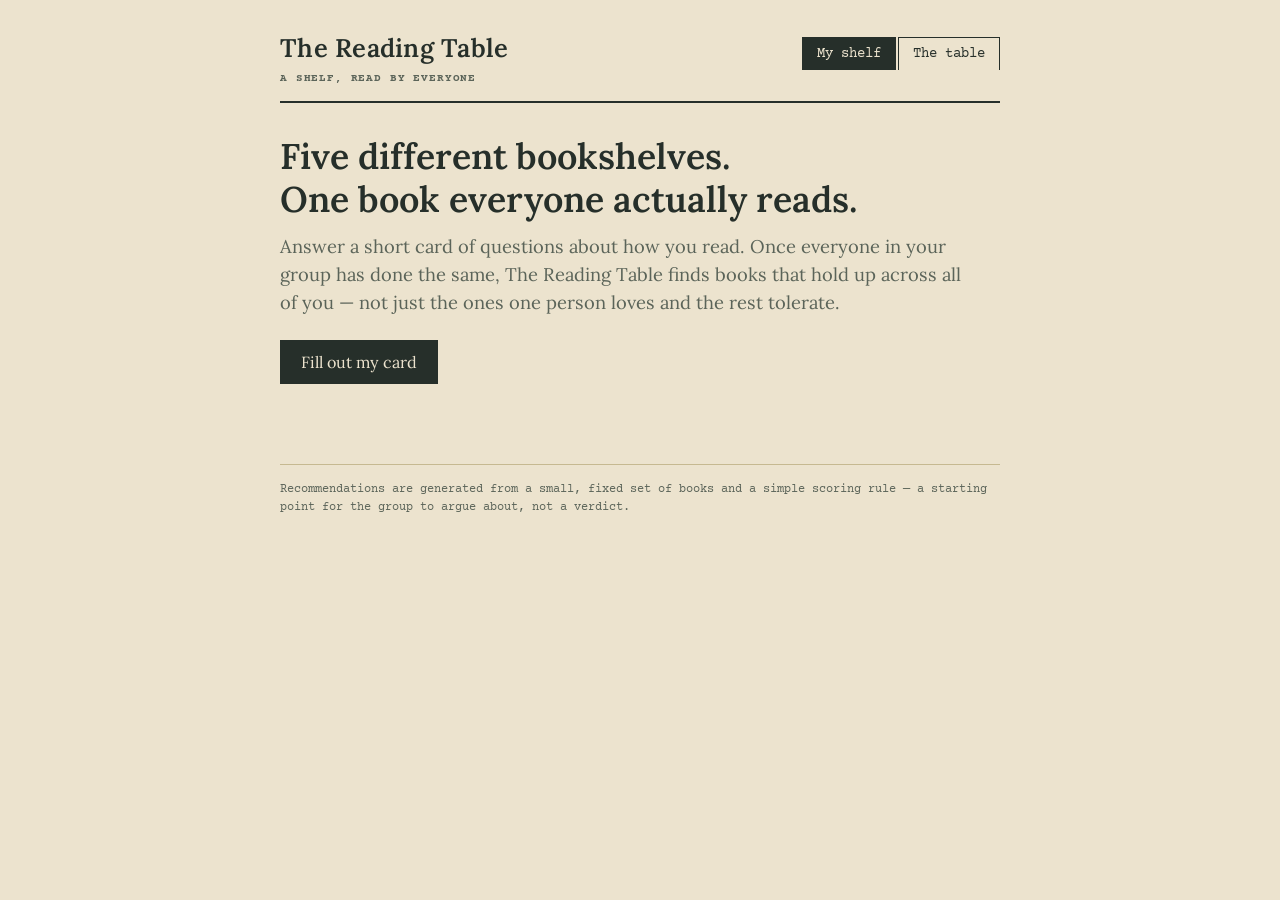
==== index.html @ 43cdb816 "Initial version of The Reading Table" ====
<!DOCTYPE html>
<html lang="en">
<head>
<meta charset="UTF-8">
<meta name="viewport" content="width=device-width, initial-scale=1, viewport-fit=cover">
<title>The Reading Table</title>
<meta name="description" content="Answer a short card about how you read, combine with your friends, and find a book the whole group will actually enjoy.">
<link rel="icon" href="data:image/svg+xml,<svg xmlns=%22http://www.w3.org/2000/svg%22 viewBox=%220 0 100 100%22><text y=%22.9em%22 font-size=%2290%22>📚</text></svg>">
<link rel="preconnect" href="https://fonts.googleapis.com">
<link rel="preconnect" href="https://fonts.gstatic.com" crossorigin>
<link href="https://fonts.googleapis.com/css2?family=Lora:ital,wght@0,400;0,500;0,600;1,400&family=Courier+Prime:wght@400;700&display=swap" rel="stylesheet">
<link rel="stylesheet" href="css/styles.css">
</head>
<body>
<div class="wrap" id="app"></div>
<noscript><p style="padding:20px">The Reading Table needs JavaScript enabled.</p></noscript>
<script src="js/data.js"></script>
<script src="js/app.js"></script>
</body>
</html>
---- css/styles.css ----
:root {
  --paper: #ECE3CE;
  --paper-2: #F7F2E4;
  --ink: #262F2A;
  --ink-soft: #5B6459;
  --rule: #C6B991;
  --stamp: #A23F29;
  --gold: #A9781F;
  --good: #3D6650;
  --danger: #A23F29;
  --radius: 0px;
  font-size: 17px;
  box-sizing: border-box;
  padding-top: env(safe-area-inset-top, 0px);
  padding-bottom: env(safe-area-inset-bottom, 0px);
}
@media (prefers-color-scheme: dark) {
  :root:not([data-theme="light"]) {
    --paper: #23231F;
    --paper-2: #2B2A24;
    --ink: #E9E3D2;
    --ink-soft: #B6AE98;
    --rule: #4E4A3B;
    --stamp: #D97C5F;
    --gold: #D2A94A;
    --good: #7CB79B;
    --danger: #D97C5F;
  }
}
:root[data-theme="dark"] {
  --paper: #23231F;
  --paper-2: #2B2A24;
  --ink: #E9E3D2;
  --ink-soft: #B6AE98;
  --rule: #4E4A3B;
  --stamp: #D97C5F;
  --gold: #D2A94A;
  --good: #7CB79B;
  --danger: #D97C5F;
}
* { box-sizing: border-box; }
html, body { height: 100%; }
html { scroll-padding-top: env(safe-area-inset-top, 0px); }
body {
  margin: 0;
  background: var(--paper);
  color: var(--ink);
  font-family: 'Lora', Georgia, 'Times New Roman', serif;
  line-height: 1.55;
  -webkit-font-smoothing: antialiased;
}
.type-meta {
  font-family: 'Courier Prime', 'Courier New', monospace;
  letter-spacing: 0.02em;
}
a { color: inherit; }
button { font-family: inherit; }

.wrap {
  max-width: 760px;
  margin: 0 auto;
  padding: 28px 20px 80px;
}

/* Header */
header.site {
  border-bottom: 2px solid var(--ink);
  padding-bottom: 14px;
  margin-bottom: 22px;
  display: flex;
  align-items: baseline;
  justify-content: space-between;
  gap: 12px;
  flex-wrap: wrap;
}
.wordmark {
  font-size: 1.5rem;
  font-weight: 600;
  letter-spacing: 0.01em;
}
.wordmark small {
  display: block;
  font-family: 'Courier Prime', monospace;
  font-size: 0.62rem;
  color: var(--ink-soft);
  letter-spacing: 0.08em;
  margin-top: 3px;
}
nav.tabs {
  display: flex;
  gap: 2px;
}
nav.tabs button {
  background: transparent;
  border: 1px solid var(--ink);
  border-bottom: none;
  color: var(--ink);
  padding: 8px 14px;
  font-size: 0.82rem;
  cursor: pointer;
  font-family: 'Courier Prime', monospace;
}
nav.tabs button.active {
  background: var(--ink);
  color: var(--paper);
}

/* Index-card component */
.card {
  background: var(--paper-2);
  border: 1.5px solid var(--ink);
  box-shadow: 4px 4px 0 0 var(--rule);
  padding: 26px 24px;
  margin-bottom: 22px;
  position: relative;
}
.card + .card { margin-top: 22px; }
.card-label {
  font-family: 'Courier Prime', monospace;
  font-size: 0.72rem;
  color: var(--ink-soft);
  margin-bottom: 10px;
}

h1 { font-size: 2.1rem; font-weight: 600; margin: 0 0 12px; line-height: 1.2; }
h2 { font-size: 1.4rem; font-weight: 600; margin: 0 0 10px; }
h3 { font-size: 1.05rem; font-weight: 600; margin: 0 0 6px; }
p { margin: 0 0 14px; color: var(--ink); }
.muted { color: var(--ink-soft); }
.lede { font-size: 1.08rem; color: var(--ink-soft); max-width: 62ch; }

/* Buttons */
.btn {
  display: inline-block;
  background: var(--ink);
  color: var(--paper) !important;
  border: 1.5px solid var(--ink);
  padding: 11px 20px;
  font-size: 0.95rem;
  font-family: 'Lora', serif;
  cursor: pointer;
  text-decoration: none;
  transition: background 0.15s ease, color 0.15s ease;
}
.btn:hover { background: transparent; color: var(--ink) !important; }
.btn:disabled { opacity: 0.4; cursor: not-allowed; }
.btn.ghost {
  background: transparent;
  color: var(--ink) !important;
}
.btn.ghost:hover { background: var(--ink); color: var(--paper) !important; }
.btn.small { padding: 7px 12px; font-size: 0.82rem; }
.btn-row { display: flex; gap: 10px; flex-wrap: wrap; align-items: center; }

/* Hero */
.hero { padding: 10px 0 30px; }
.hero .btn-row { margin-top: 22px; }

/* Question options */
.opt-list { display: flex; flex-direction: column; gap: 0; margin: 16px 0 8px; }
.opt {
  display: flex;
  align-items: center;
  gap: 12px;
  padding: 12px 4px;
  border-bottom: 1px solid var(--rule);
  cursor: pointer;
}
.opt:last-child { border-bottom: none; }
.opt-box {
  width: 18px; height: 18px;
  border: 1.5px solid var(--ink);
  flex: 0 0 18px;
  display: flex; align-items: center; justify-content: center;
  font-size: 12px;
}
.opt.circle .opt-box { border-radius: 50%; }
.opt input { display: none; }
.opt.checked .opt-box { background: var(--ink); color: var(--paper); }
.opt-text { font-size: 0.98rem; }
.opt-sub { font-size: 0.82rem; color: var(--ink-soft); margin-top: 2px; }

/* Progress: card-stack ticks */
.stack {
  display: flex;
  gap: 4px;
  margin-bottom: 6px;
}
.stack i {
  display: block;
  width: 16px; height: 6px;
  background: var(--rule);
}
.stack i.done { background: var(--ink); }

/* Book shelf */
.shelf {
  display: grid;
  grid-template-columns: repeat(auto-fill, minmax(210px, 1fr));
  gap: 16px;
  margin-top: 16px;
}
.book {
  border: 1.5px solid var(--ink);
  background: var(--paper-2);
  padding: 16px 14px 14px;
  display: flex;
  flex-direction: column;
  min-height: 100%;
}
.book-title { font-weight: 600; font-size: 1.02rem; line-height: 1.3; margin-bottom: 3px; }
.book-author { font-size: 0.85rem; color: var(--ink-soft); margin-bottom: 10px; font-style: italic; }
.book-tags { font-family: 'Courier Prime', monospace; font-size: 0.68rem; color: var(--ink-soft); margin-bottom: 12px; line-height: 1.6; }
.book-tags span { display: inline-block; border: 1px solid var(--rule); padding: 1px 6px; margin: 0 4px 4px 0; }
.book-foot { margin-top: auto; display: flex; align-items: center; justify-content: space-between; gap: 8px; }

.stamp-score {
  font-family: 'Courier Prime', monospace;
  font-weight: 700;
  font-size: 0.95rem;
  color: var(--stamp);
  border: 2px solid var(--stamp);
  padding: 3px 9px;
  transform: rotate(-4deg);
  display: inline-block;
}
.book.top .stamp-score { animation: stampin 0.35s ease-out; }
@keyframes stampin {
  0% { transform: rotate(-4deg) scale(2.4); opacity: 0; }
  60% { transform: rotate(-4deg) scale(0.92); opacity: 1; }
  100% { transform: rotate(-4deg) scale(1); }
}

.ticks { display: flex; gap: 3px; align-items: center; }
.ticks i {
  width: 7px; height: 14px;
  background: var(--rule);
  display: block;
}
.ticks i.hi { background: var(--good); }
.ticks i.lo { background: var(--danger); opacity: 0.55; }

/* Group members */
.member-row {
  display: flex;
  align-items: center;
  justify-content: space-between;
  gap: 10px;
  padding: 10px 0;
  border-bottom: 1px solid var(--rule);
}
.member-row:last-child { border-bottom: none; }
.member-name { font-weight: 600; }
.member-meta { font-family: 'Courier Prime', monospace; font-size: 0.72rem; color: var(--ink-soft); }

textarea, input[type=text] {
  width: 100%;
  font-family: 'Courier Prime', monospace;
  font-size: 0.85rem;
  border: 1.5px solid var(--ink);
  background: var(--paper);
  color: var(--ink);
  padding: 10px;
}
textarea { min-height: 70px; resize: vertical; }
label.field-label { display: block; font-family: 'Courier Prime', monospace; font-size: 0.72rem; color: var(--ink-soft); margin-bottom: 6px; }
.field { margin-bottom: 16px; }

.code-box {
  background: var(--paper);
  border: 1px dashed var(--rule);
  padding: 12px;
  font-family: 'Courier Prime', monospace;
  font-size: 0.74rem;
  word-break: break-all;
  color: var(--ink-soft);
  margin-bottom: 10px;
}

.divider { border: none; border-top: 1px solid var(--rule); margin: 24px 0; }

.banner {
  border: 1.5px solid var(--gold);
  color: var(--ink);
  padding: 10px 14px;
  font-size: 0.85rem;
  margin-bottom: 18px;
}
.banner.error { border-color: var(--danger); }

.empty {
  border: 1.5px dashed var(--rule);
  padding: 30px 20px;
  text-align: center;
  color: var(--ink-soft);
}

footer.site {
  margin-top: 50px;
  padding-top: 16px;
  border-top: 1px solid var(--rule);
  font-family: 'Courier Prime', monospace;
  font-size: 0.68rem;
  color: var(--ink-soft);
}

@media (max-width: 520px) {
  h1 { font-size: 1.6rem; }
  .wrap { padding: 18px 14px 60px; }
  nav.tabs button { padding: 7px 10px; font-size: 0.74rem; }
}
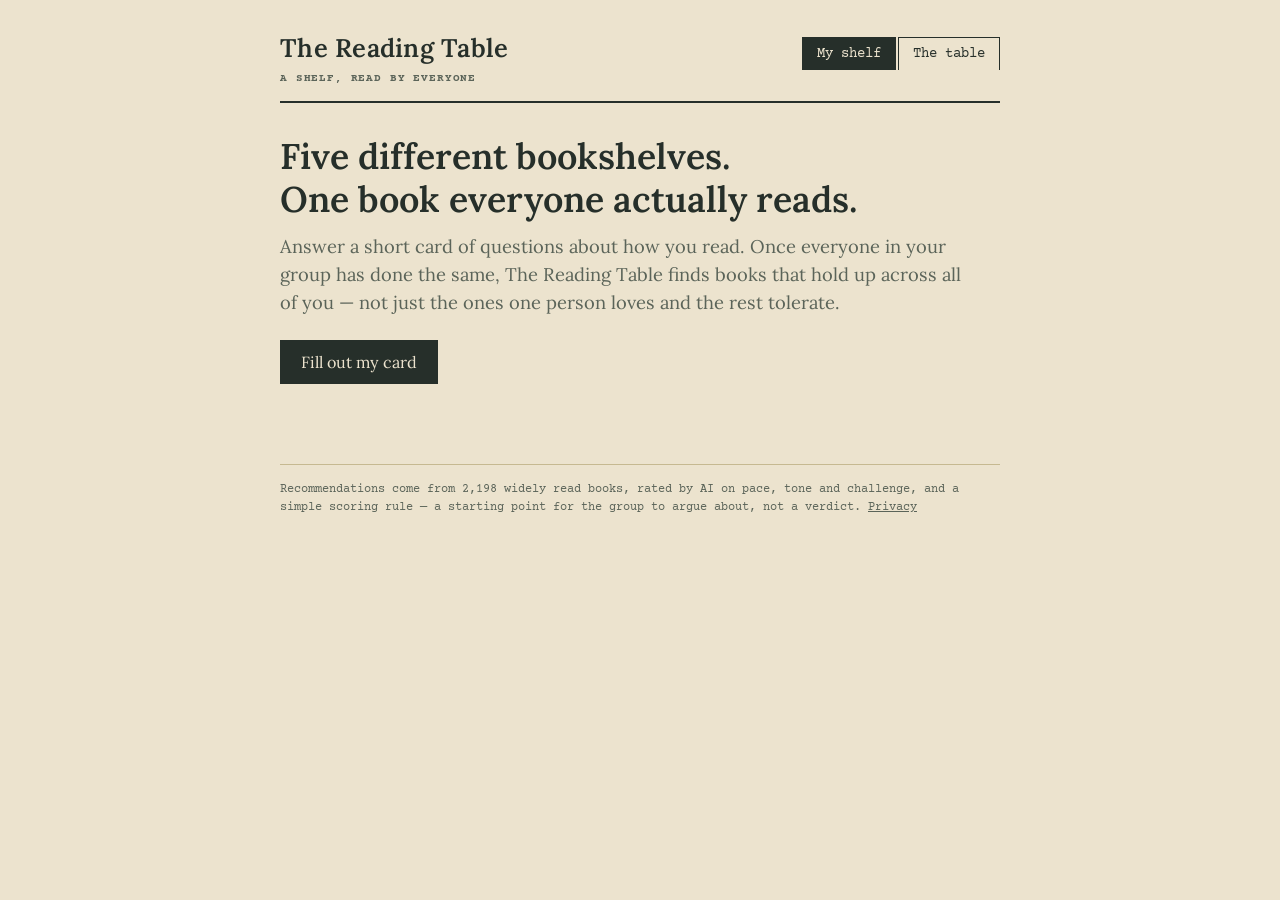
==== commit dff5d337: "Expand shelf to ~2,200 AI-classified books; add read tracking and optional accounts (Supabase)" ====
--- a/index.html
+++ b/index.html
@@ -14,7 +14,11 @@
 <body>
 <div class="wrap" id="app"></div>
 <noscript><p style="padding:20px">The Reading Table needs JavaScript enabled.</p></noscript>
+<script src="js/vendor/supabase-2.117.3.js"></script>
+<script src="js/config.js"></script>
+<script src="js/books.js"></script>
 <script src="js/data.js"></script>
+<script src="js/cloud.js"></script>
 <script src="js/app.js"></script>
 </body>
 </html>
--- a/css/styles.css
+++ b/css/styles.css
@@ -309,3 +309,11 @@
   .wrap { padding: 18px 14px 60px; }
   nav.tabs button { padding: 7px 10px; font-size: 0.74rem; }
 }
+
+/* "I've read this" button on book cards */
+.book .read-btn { margin-top: 12px; align-self: flex-start; }
+details summary { cursor: pointer; list-style: none; }
+details summary::-webkit-details-marker { display: none; }
+details summary h3::before { content: "▸ "; }
+details[open] summary h3::before { content: "▾ "; }
+footer.site a { color: var(--ink-soft); }
